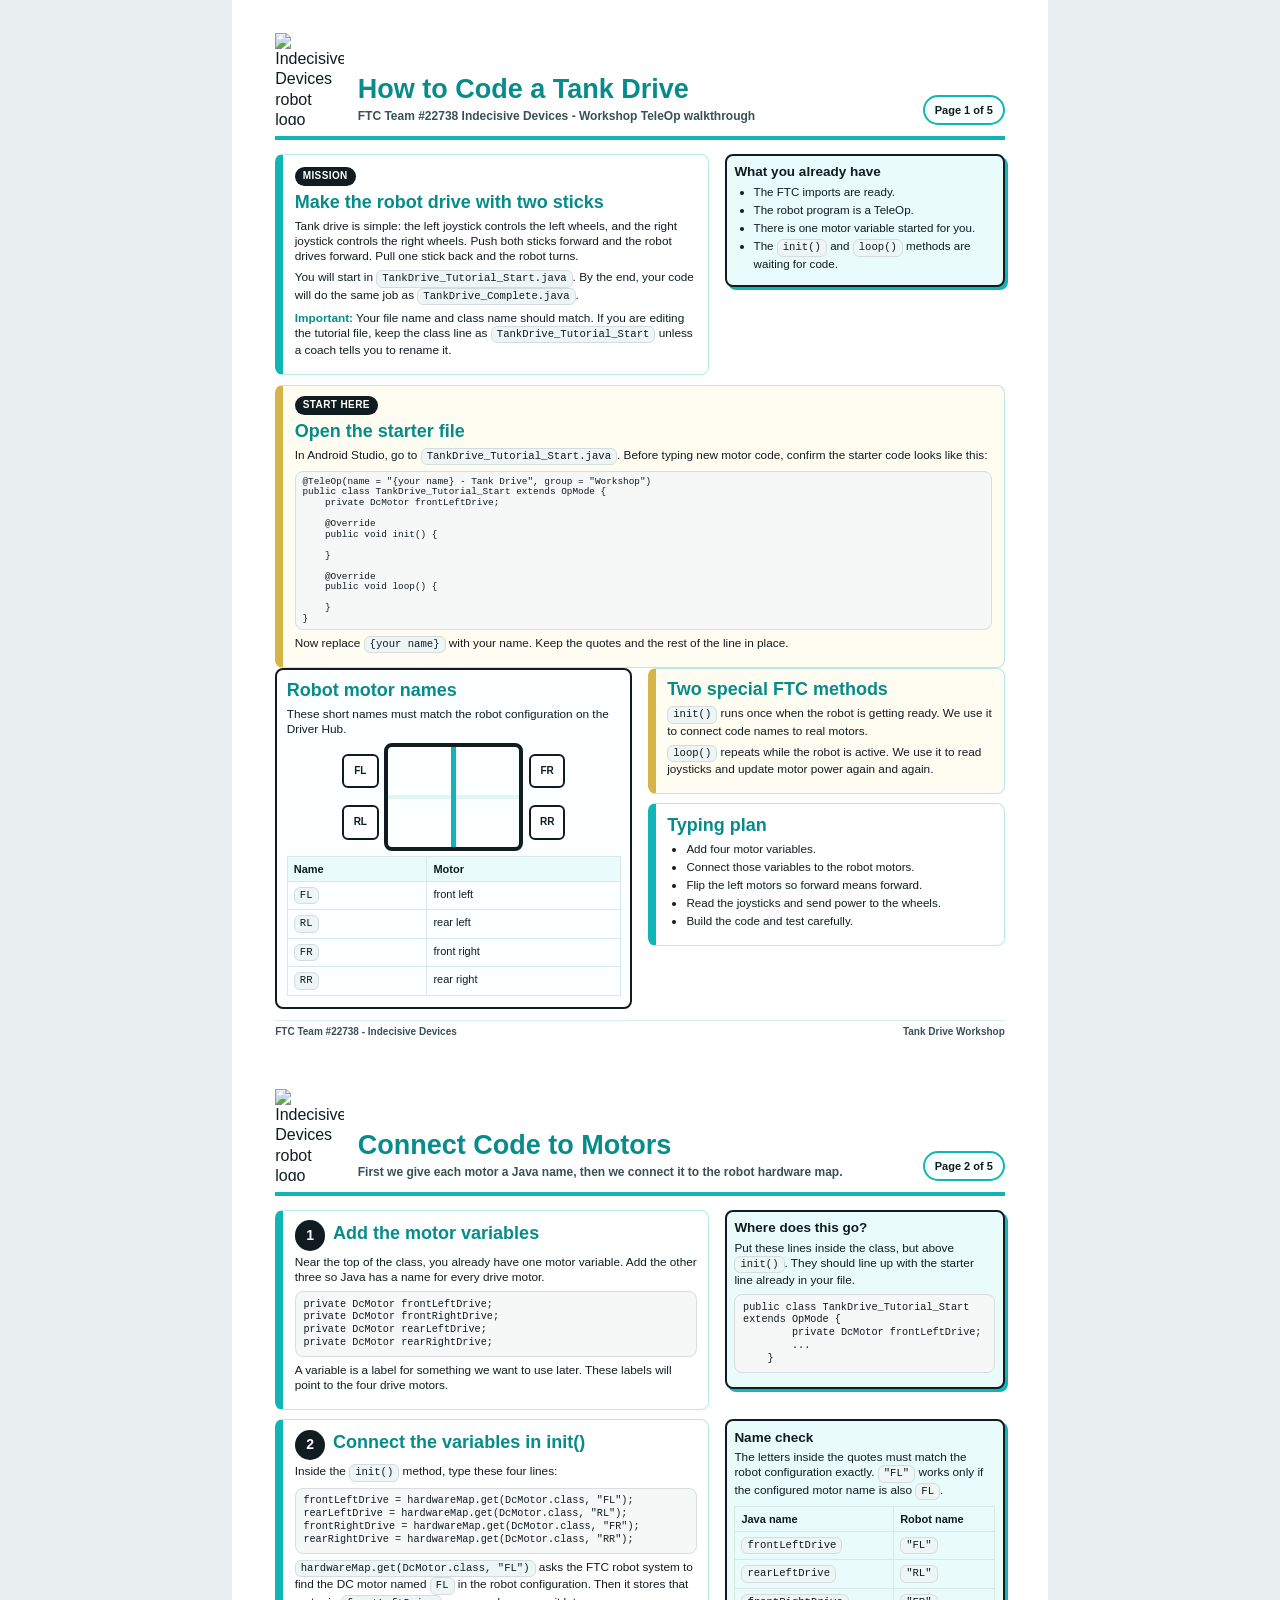
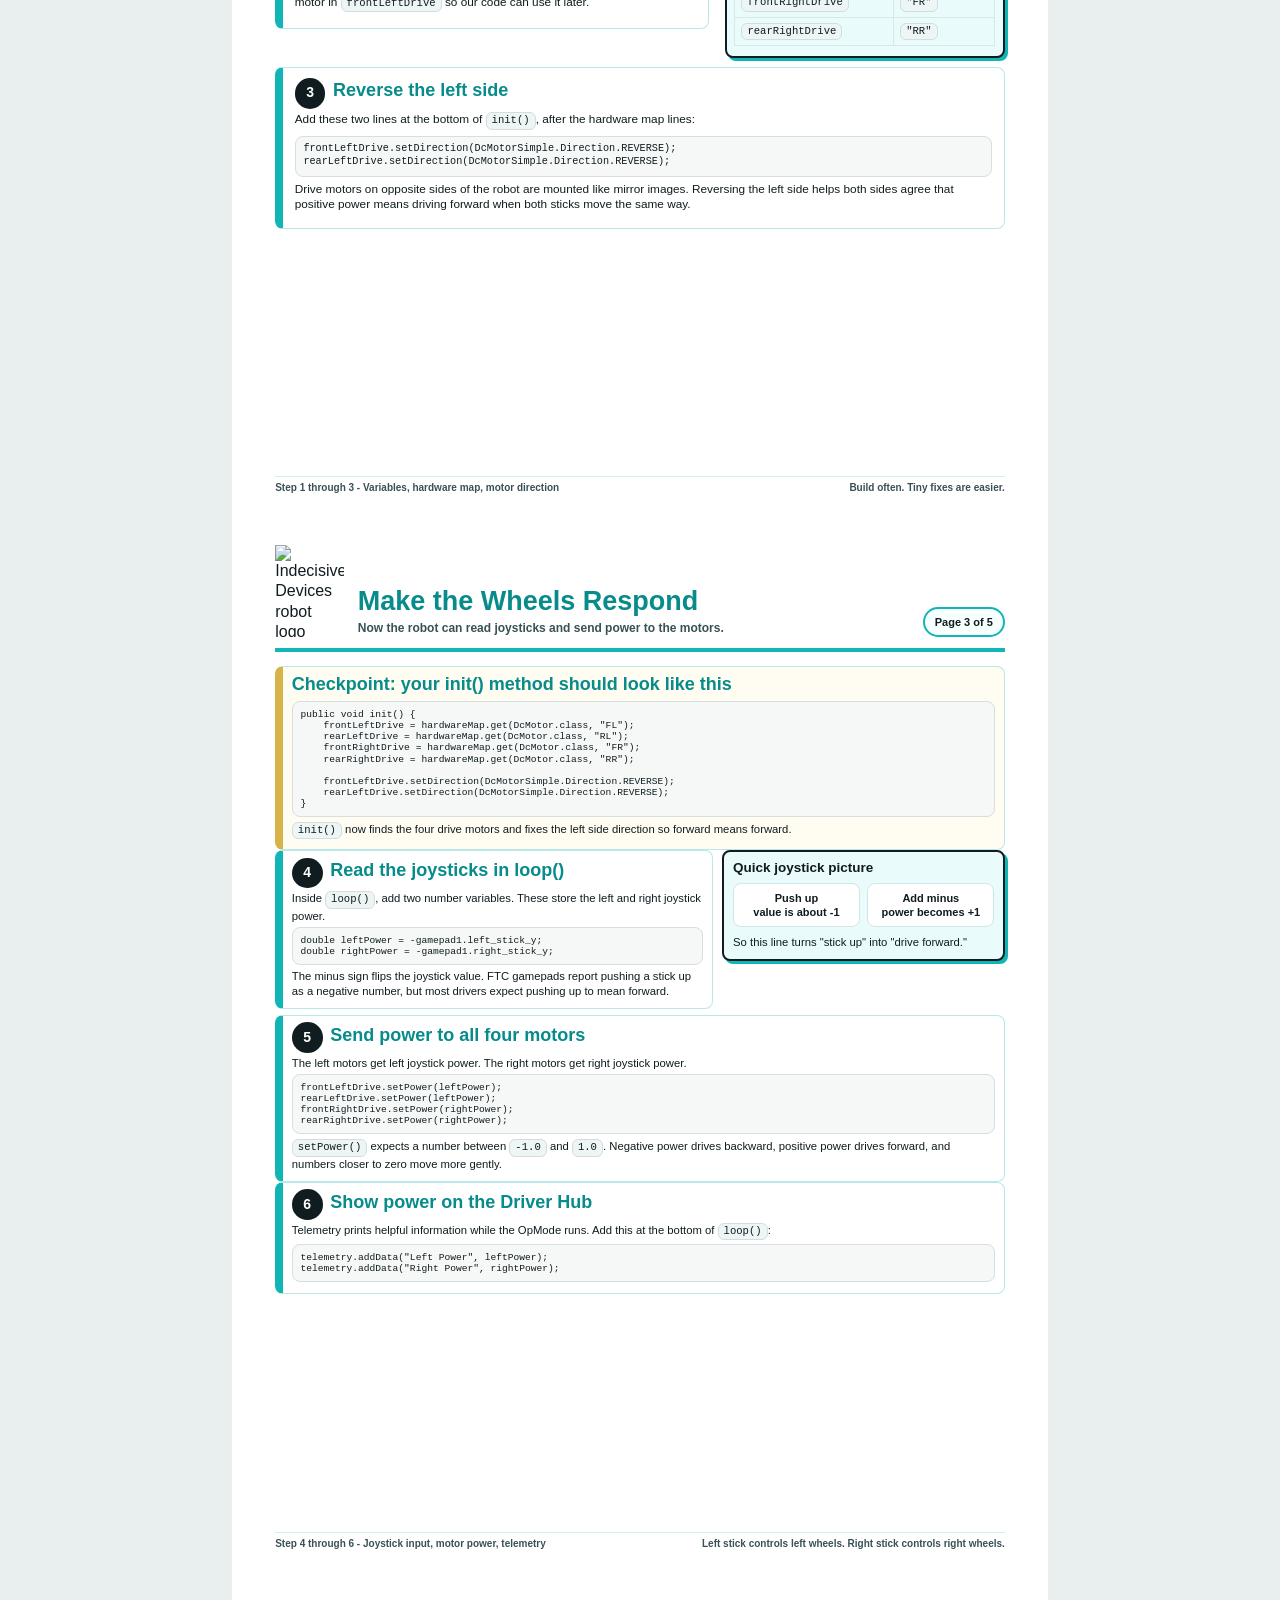
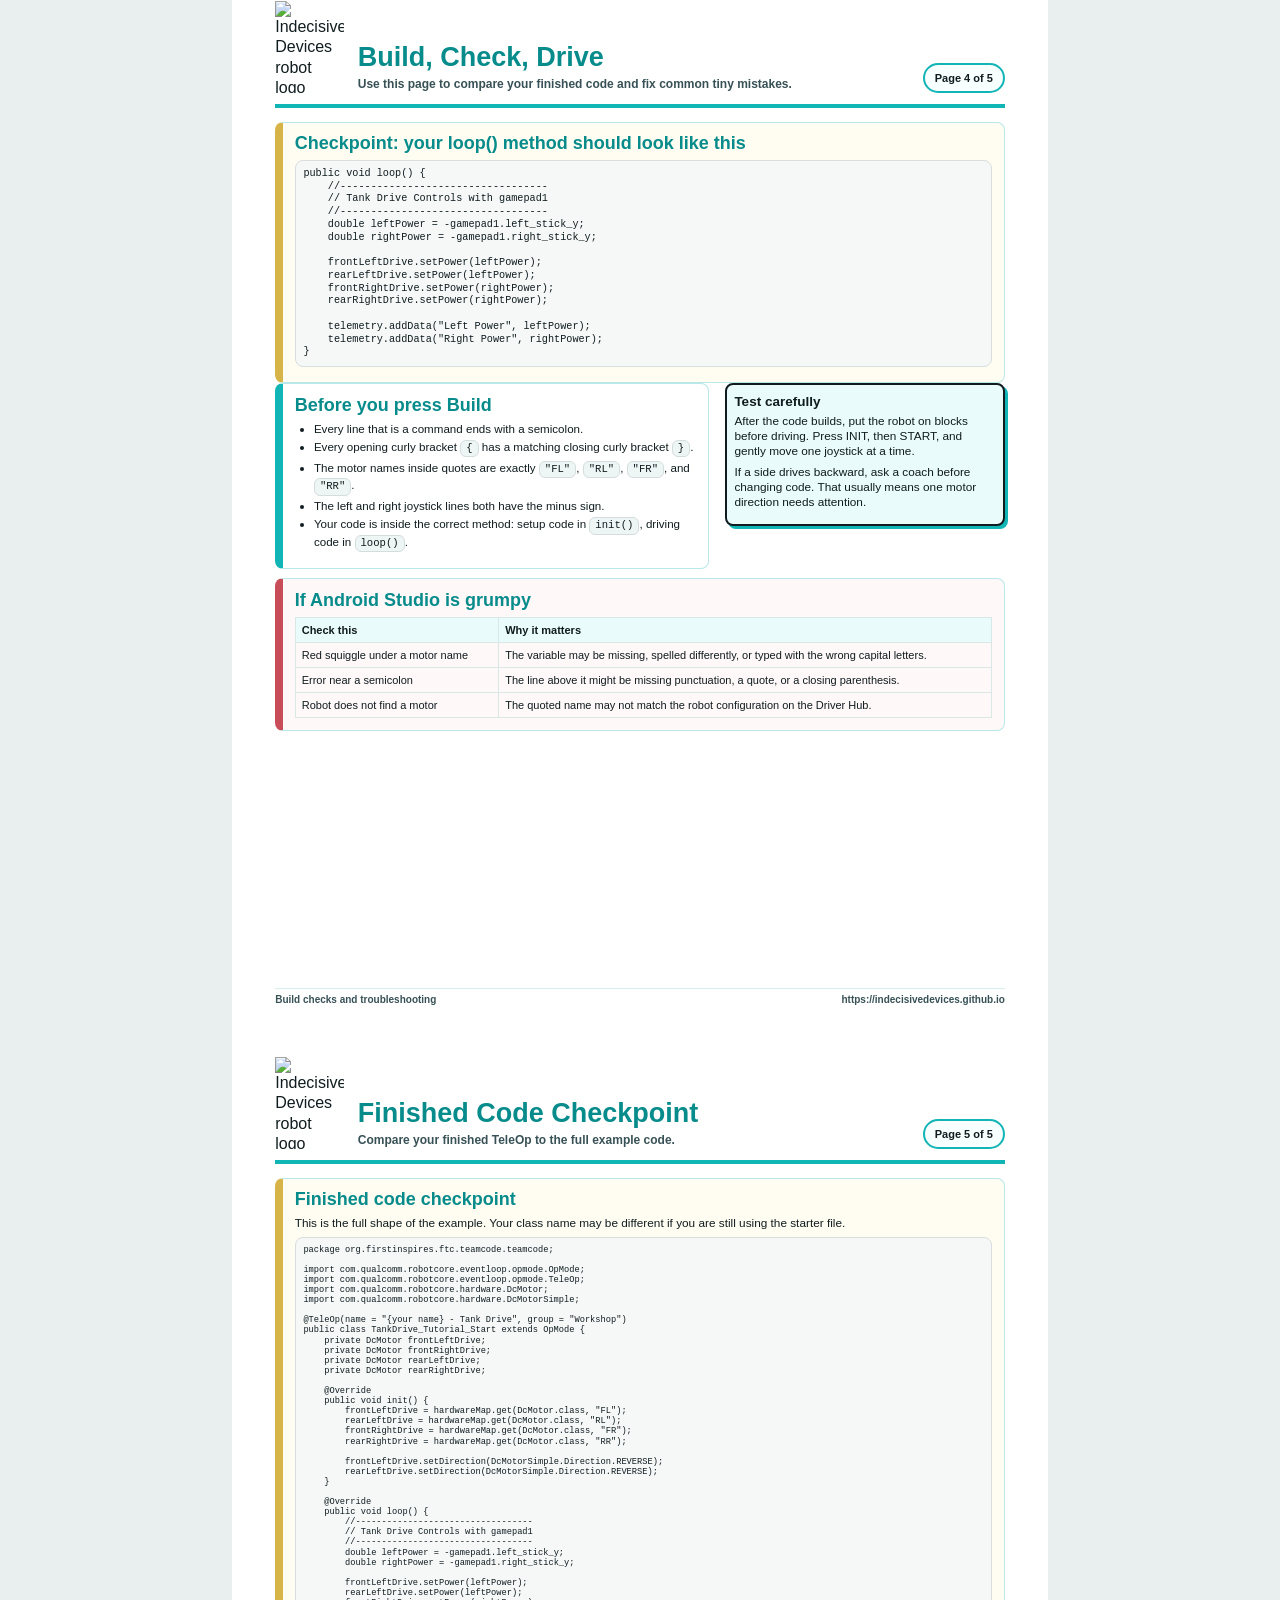
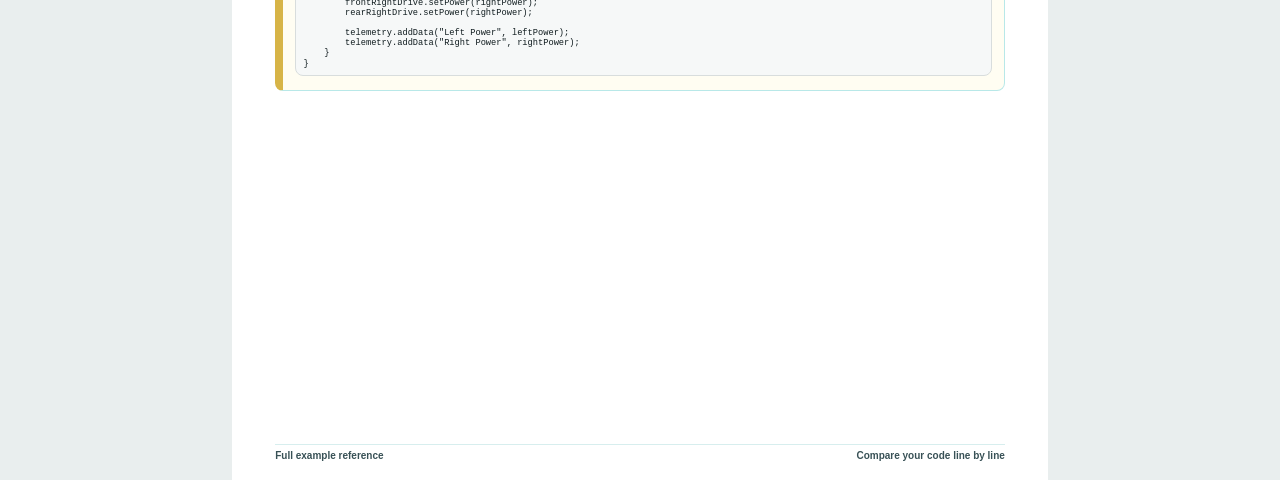
==== TeamCode/FTC-Workshop/tank-drive-coding-walkthrough.html @ 155d4043 "Add tank drive coding walkthrough HTML handout" ====
<!DOCTYPE html>
<html lang="en">
<head>
  <meta charset="UTF-8" />
  <meta name="viewport" content="width=device-width, initial-scale=1.0" />
  <title>How to Code a Tank Drive</title>
  <style>
    :root {
      --teal: #11b5b5;
      --teal-dark: #078b8b;
      --ink: #101c1f;
      --soft-ink: #385156;
      --paper: #ffffff;
      --panel: #eafbfb;
      --line: #b8e8e8;
      --code-bg: #f6f8f8;
      --gold: #d7b447;
      --red: #c94c59;
    }

    * { box-sizing: border-box; }

    body {
      margin: 0;
      background: #e9eeee;
      color: var(--ink);
      font-family: Arial, Helvetica, sans-serif;
      line-height: 1.28;
    }

    .handout {
      width: 8.5in;
      margin: 0 auto;
      background: var(--paper);
    }

    .page {
      width: 8.5in;
      min-height: 11in;
      padding: 0.34in 0.45in 0.36in;
      background: var(--paper);
      page-break-after: always;
      position: relative;
      overflow: hidden;
    }

    .page:last-child { page-break-after: auto; }

    header {
      border-bottom: 4px solid var(--teal);
      padding-bottom: 0.12in;
      margin-bottom: 0.14in;
      display: grid;
      grid-template-columns: auto 1fr auto;
      gap: 0.14in;
      align-items: end;
    }

    .logo {
      width: 0.72in;
      height: 0.96in;
      object-fit: contain;
      align-self: center;
    }

    h1 {
      margin: 0;
      color: var(--teal-dark);
      font-size: 27px;
      letter-spacing: 0;
    }

    .subtitle {
      margin-top: 3px;
      color: var(--soft-ink);
      font-size: 12px;
      font-weight: 700;
    }

    .badge {
      border: 2px solid var(--teal);
      color: var(--ink);
      border-radius: 999px;
      padding: 6px 10px;
      font-size: 11px;
      font-weight: 800;
      white-space: nowrap;
      background: #f7ffff;
    }

    h2 {
      margin: 0 0 0.05in;
      color: var(--teal-dark);
      font-size: 18px;
    }

    h3 {
      margin: 0 0 0.04in;
      font-size: 13.5px;
      color: var(--ink);
    }

    p {
      margin: 0 0 0.06in;
      font-size: 11.8px;
    }

    ul {
      margin: 0.04in 0 0.06in 0.20in;
      padding: 0;
      font-size: 11.6px;
    }

    li { margin-bottom: 0.035in; }

    .grid {
      display: grid;
      grid-template-columns: 1.55fr 1fr;
      gap: 0.16in;
      align-items: start;
      margin-bottom: 0.10in;
    }

    .grid.equal { grid-template-columns: 1fr 1fr; }

    .stack {
      display: flex;
      flex-direction: column;
      gap: 0.10in;
    }

    .card {
      border: 1.5px solid var(--line);
      border-left: 8px solid var(--teal);
      border-radius: 8px;
      padding: 0.10in 0.12in;
      background: #ffffff;
    }

    .card.gold {
      border-left-color: var(--gold);
      background: #fffdf2;
    }

    .card.red {
      border-left-color: var(--red);
      background: #fff8f9;
    }

    .note {
      border: 2px solid var(--ink);
      border-radius: 8px;
      padding: 0.08in;
      background: var(--panel);
      box-shadow: 3px 3px 0 var(--teal);
      font-size: 10.8px;
    }

    .label {
      display: inline-block;
      background: var(--ink);
      color: white;
      border-radius: 999px;
      padding: 3px 8px;
      font-size: 10px;
      font-weight: 800;
      letter-spacing: 0.4px;
      text-transform: uppercase;
      margin-bottom: 5px;
    }

    .step-title {
      display: grid;
      grid-template-columns: auto 1fr;
      gap: 0.08in;
      align-items: center;
      margin-bottom: 0.04in;
    }

    .step-number {
      width: 0.32in;
      height: 0.32in;
      border-radius: 50%;
      display: grid;
      place-items: center;
      background: var(--ink);
      color: white;
      font-size: 14px;
      font-weight: 800;
    }

    .code {
      background: var(--code-bg);
      border: 1px solid #d8dddd;
      border-radius: 8px;
      padding: 0.07in 0.08in;
      margin: 0.05in 0 0.06in;
      font-family: "Courier New", Courier, monospace;
      font-size: 10.2px;
      line-height: 1.25;
      white-space: pre-wrap;
      overflow-wrap: anywhere;
    }

    .code.tight {
      font-size: 8.7px;
      line-height: 1.16;
      margin-bottom: 0.04in;
    }

    .starter-card {
      padding-top: 0.08in;
      padding-bottom: 0.08in;
    }

    .starter-card .code {
      font-size: 9.4px;
      line-height: 1.12;
      padding: 0.05in 0.07in;
    }

    .page-drive .grid {
      gap: 0.10in;
      margin-bottom: 0.06in;
    }

    .page-drive .card,
    .page-drive .note {
      padding: 0.07in 0.09in;
    }

    .page-drive .code {
      font-size: 9.6px;
      line-height: 1.16;
      margin: 0.04in 0 0.05in;
    }

    .page-drive p {
      margin-bottom: 0.03in;
      font-size: 11.3px;
    }

    .page-drive .step-title {
      margin-bottom: 0.03in;
    }

    .page-drive .init-checkpoint .code {
      font-size: 8.2px;
      line-height: 1.08;
      margin-bottom: 0.03in;
    }

    .pill {
      display: inline-block;
      font-family: "Courier New", Courier, monospace;
      background: #eef5f5;
      border: 1px solid #d4dddd;
      border-radius: 6px;
      padding: 1px 5px;
      font-size: 10.6px;
    }

    .mark {
      color: var(--teal-dark);
      font-weight: 800;
    }

    .robot-map {
      border: 2px solid var(--ink);
      border-radius: 8px;
      padding: 0.10in;
      background: #fbffff;
    }

    .robot-box {
      margin: 0.04in auto;
      width: 1.45in;
      height: 1.12in;
      border: 4px solid var(--ink);
      border-radius: 8px;
      position: relative;
      background:
        linear-gradient(90deg, transparent 48%, var(--teal) 48%, var(--teal) 52%, transparent 52%),
        linear-gradient(0deg, transparent 48%, #e1f5f5 48%, #e1f5f5 52%, transparent 52%);
    }

    .wheel {
      position: absolute;
      width: 0.38in;
      height: 0.36in;
      border: 2px solid var(--ink);
      border-radius: 6px;
      background: #ffffff;
      display: grid;
      place-items: center;
      font-size: 10px;
      font-weight: 800;
    }

    .fl { left: -0.48in; top: 0.07in; }
    .rl { left: -0.48in; bottom: 0.07in; }
    .fr { right: -0.48in; top: 0.07in; }
    .rr { right: -0.48in; bottom: 0.07in; }

    .arrow-row {
      display: grid;
      grid-template-columns: 1fr 1fr;
      gap: 0.08in;
      margin-top: 0.08in;
    }

    .arrow-card {
      border: 1px solid #cfe7e7;
      border-radius: 8px;
      padding: 0.07in;
      text-align: center;
      font-size: 11px;
      font-weight: 800;
      background: #ffffff;
    }

    table {
      width: 100%;
      border-collapse: collapse;
      font-size: 11px;
      margin: 0.05in 0 0.02in;
    }

    th,
    td {
      border: 1px solid #d9e7e7;
      padding: 5px 6px;
      vertical-align: top;
    }

    th {
      background: var(--panel);
      text-align: left;
      color: var(--ink);
    }

    .footer {
      position: absolute;
      left: 0.45in;
      right: 0.45in;
      bottom: 0.18in;
      display: flex;
      justify-content: space-between;
      border-top: 1px solid #d7eeee;
      padding-top: 0.05in;
      font-size: 10px;
      color: var(--soft-ink);
      font-weight: 700;
    }

    @page {
      size: Letter;
      margin: 0;
    }

    @media print {
      body {
        background: white;
        -webkit-print-color-adjust: exact;
        print-color-adjust: exact;
      }

      .handout { width: auto; }

      .page {
        margin: 0;
        box-shadow: none;
      }
    }
  </style>
</head>
<body>
  <main class="handout">
    <section class="page">
      <header>
        <img class="logo" src="indecisive-devices-logo.png" alt="Indecisive Devices robot logo" />
        <div>
          <h1>How to Code a Tank Drive</h1>
          <div class="subtitle">FTC Team #22738 Indecisive Devices - Workshop TeleOp walkthrough</div>
        </div>
        <div class="badge">Page 1 of 5</div>
      </header>

      <div class="grid">
        <div class="card">
          <span class="label">Mission</span>
          <h2>Make the robot drive with two sticks</h2>
          <p>Tank drive is simple: the left joystick controls the left wheels, and the right joystick controls the right wheels. Push both sticks forward and the robot drives forward. Pull one stick back and the robot turns.</p>
          <p>You will start in <span class="pill">TankDrive_Tutorial_Start.java</span>. By the end, your code will do the same job as <span class="pill">TankDrive_Complete.java</span>.</p>
          <p><span class="mark">Important:</span> Your file name and class name should match. If you are editing the tutorial file, keep the class line as <span class="pill">TankDrive_Tutorial_Start</span> unless a coach tells you to rename it.</p>
        </div>

        <aside class="note">
          <h3>What you already have</h3>
          <ul>
            <li>The FTC imports are ready.</li>
            <li>The robot program is a TeleOp.</li>
            <li>There is one motor variable started for you.</li>
            <li>The <span class="pill">init()</span> and <span class="pill">loop()</span> methods are waiting for code.</li>
          </ul>
        </aside>
      </div>

      <div class="card gold starter-card">
        <span class="label">Start here</span>
        <h2>Open the starter file</h2>
        <p>In Android Studio, go to <span class="pill">TankDrive_Tutorial_Start.java</span>. Before typing new motor code, confirm the starter code looks like this:</p>
        <div class="code">@TeleOp(name = "{your name} - Tank Drive", group = "Workshop")
public class TankDrive_Tutorial_Start extends OpMode {
    private DcMotor frontLeftDrive;

    @Override
    public void init() {

    }

    @Override
    public void loop() {

    }
}</div>
        <p>Now replace <span class="pill">{your name}</span> with your name. Keep the quotes and the rest of the line in place.</p>
      </div>

      <div class="grid equal">
        <div class="robot-map">
          <h2>Robot motor names</h2>
          <p>These short names must match the robot configuration on the Driver Hub.</p>
          <div class="robot-box" aria-label="Robot motor diagram">
            <div class="wheel fl">FL</div>
            <div class="wheel rl">RL</div>
            <div class="wheel fr">FR</div>
            <div class="wheel rr">RR</div>
          </div>
          <table>
            <thead>
              <tr>
                <th>Name</th>
                <th>Motor</th>
              </tr>
            </thead>
            <tbody>
              <tr><td><span class="pill">FL</span></td><td>front left</td></tr>
              <tr><td><span class="pill">RL</span></td><td>rear left</td></tr>
              <tr><td><span class="pill">FR</span></td><td>front right</td></tr>
              <tr><td><span class="pill">RR</span></td><td>rear right</td></tr>
            </tbody>
          </table>
        </div>

        <div class="stack">
          <div class="card gold">
            <h2>Two special FTC methods</h2>
            <p><span class="pill">init()</span> runs once when the robot is getting ready. We use it to connect code names to real motors.</p>
            <p><span class="pill">loop()</span> repeats while the robot is active. We use it to read joysticks and update motor power again and again.</p>
          </div>

          <div class="card">
            <h2>Typing plan</h2>
            <ul>
              <li>Add four motor variables.</li>
              <li>Connect those variables to the robot motors.</li>
              <li>Flip the left motors so forward means forward.</li>
              <li>Read the joysticks and send power to the wheels.</li>
              <li>Build the code and test carefully.</li>
            </ul>
          </div>
        </div>
      </div>

      <div class="footer">
        <span>FTC Team #22738 - Indecisive Devices</span>
        <span>Tank Drive Workshop</span>
      </div>
    </section>

    <section class="page">
      <header>
        <img class="logo" src="indecisive-devices-logo.png" alt="Indecisive Devices robot logo" />
        <div>
          <h1>Connect Code to Motors</h1>
          <div class="subtitle">First we give each motor a Java name, then we connect it to the robot hardware map.</div>
        </div>
        <div class="badge">Page 2 of 5</div>
      </header>

      <div class="grid">
        <div class="card">
          <div class="step-title">
            <div class="step-number">1</div>
            <h2>Add the motor variables</h2>
          </div>
          <p>Near the top of the class, you already have one motor variable. Add the other three so Java has a name for every drive motor.</p>
          <div class="code">private DcMotor frontLeftDrive;
private DcMotor frontRightDrive;
private DcMotor rearLeftDrive;
private DcMotor rearRightDrive;</div>
          <p>A variable is a label for something we want to use later. These labels will point to the four drive motors.</p>
        </div>

        <div>
            <aside class="note">
            <h3>Where does this go?</h3>
            <p>Put these lines inside the class, but above <span class="pill">init()</span>. They should line up with the starter line already in your file.</p>
            <div class="code">public class TankDrive_Tutorial_Start extends OpMode {
        private DcMotor frontLeftDrive;
        ...
    }</div>
            </aside>
            
        </div>
      </div>

      <div class="grid">
        <div class="card">
          <div class="step-title">
            <div class="step-number">2</div>
            <h2>Connect the variables in init()</h2>
          </div>
          <p>Inside the <span class="pill">init()</span> method, type these four lines:</p>
          <div class="code">frontLeftDrive = hardwareMap.get(DcMotor.class, "FL");
rearLeftDrive = hardwareMap.get(DcMotor.class, "RL");
frontRightDrive = hardwareMap.get(DcMotor.class, "FR");
rearRightDrive = hardwareMap.get(DcMotor.class, "RR");</div>
          <p><span class="pill">hardwareMap.get(DcMotor.class, "FL")</span> asks the FTC robot system to find the DC motor named <span class="pill">FL</span> in the robot configuration. Then it stores that motor in <span class="pill">frontLeftDrive</span> so our code can use it later.</p>
        </div>

        <aside class="note">
          <h3>Name check</h3>
          <p>The letters inside the quotes must match the robot configuration exactly. <span class="pill">"FL"</span> works only if the configured motor name is also <span class="pill">FL</span>.</p>
          <table>
            <thead>
              <tr><th>Java name</th><th>Robot name</th></tr>
            </thead>
            <tbody>
              <tr><td><span class="pill">frontLeftDrive</span></td><td><span class="pill">"FL"</span></td></tr>
              <tr><td><span class="pill">rearLeftDrive</span></td><td><span class="pill">"RL"</span></td></tr>
              <tr><td><span class="pill">frontRightDrive</span></td><td><span class="pill">"FR"</span></td></tr>
              <tr><td><span class="pill">rearRightDrive</span></td><td><span class="pill">"RR"</span></td></tr>
            </tbody>
          </table>
        </aside>
      </div>

      <div class="card">
        <div class="step-title">
          <div class="step-number">3</div>
          <h2>Reverse the left side</h2>
        </div>
        <p>Add these two lines at the bottom of <span class="pill">init()</span>, after the hardware map lines:</p>
        <div class="code">frontLeftDrive.setDirection(DcMotorSimple.Direction.REVERSE);
rearLeftDrive.setDirection(DcMotorSimple.Direction.REVERSE);</div>
        <p>Drive motors on opposite sides of the robot are mounted like mirror images. Reversing the left side helps both sides agree that positive power means driving forward when both sticks move the same way.</p>
      </div>

      <div class="footer">
        <span>Step 1 through 3 - Variables, hardware map, motor direction</span>
        <span>Build often. Tiny fixes are easier.</span>
      </div>
    </section>

    <section class="page page-drive">
      <header>
        <img class="logo" src="indecisive-devices-logo.png" alt="Indecisive Devices robot logo" />
        <div>
          <h1>Make the Wheels Respond</h1>
          <div class="subtitle">Now the robot can read joysticks and send power to the motors.</div>
        </div>
        <div class="badge">Page 3 of 5</div>
      </header>

      <div class="card gold">
        <h2>Checkpoint: your init() method should look like this</h2>
        <div class="code">public void init() {
    frontLeftDrive = hardwareMap.get(DcMotor.class, "FL");
    rearLeftDrive = hardwareMap.get(DcMotor.class, "RL");
    frontRightDrive = hardwareMap.get(DcMotor.class, "FR");
    rearRightDrive = hardwareMap.get(DcMotor.class, "RR");

    frontLeftDrive.setDirection(DcMotorSimple.Direction.REVERSE);
    rearLeftDrive.setDirection(DcMotorSimple.Direction.REVERSE);
}</div>
        <p><span class="pill">init()</span> now finds the four drive motors and fixes the left side direction so forward means forward.</p>
      </div>

      <div class="grid">
        <div class="card">
          <div class="step-title">
            <div class="step-number">4</div>
            <h2>Read the joysticks in loop()</h2>
          </div>
          <p>Inside <span class="pill">loop()</span>, add two number variables. These store the left and right joystick power.</p>
          <div class="code">double leftPower = -gamepad1.left_stick_y;
double rightPower = -gamepad1.right_stick_y;</div>
          <p>The minus sign flips the joystick value. FTC gamepads report pushing a stick up as a negative number, but most drivers expect pushing up to mean forward.</p>
        </div>

        <aside class="note">
          <h3>Quick joystick picture</h3>
          <div class="arrow-row">
            <div class="arrow-card">Push up<br />value is about -1</div>
            <div class="arrow-card">Add minus<br />power becomes +1</div>
          </div>
          <p style="margin-top: 0.08in;">So this line turns "stick up" into "drive forward."</p>
        </aside>
      </div>

      <div class="card">
        <div class="step-title">
          <div class="step-number">5</div>
          <h2>Send power to all four motors</h2>
        </div>
        <p>The left motors get left joystick power. The right motors get right joystick power.</p>
        <div class="code">frontLeftDrive.setPower(leftPower);
rearLeftDrive.setPower(leftPower);
frontRightDrive.setPower(rightPower);
rearRightDrive.setPower(rightPower);</div>
        <p><span class="pill">setPower()</span> expects a number between <span class="pill">-1.0</span> and <span class="pill">1.0</span>. Negative power drives backward, positive power drives forward, and numbers closer to zero move more gently.</p>
      </div>

      <div class="card">
        <div class="step-title">
          <div class="step-number">6</div>
          <h2>Show power on the Driver Hub</h2>
        </div>
        <p>Telemetry prints helpful information while the OpMode runs. Add this at the bottom of <span class="pill">loop()</span>:</p>
        <div class="code">telemetry.addData("Left Power", leftPower);
telemetry.addData("Right Power", rightPower);</div>
      </div>

      <div class="footer">
        <span>Step 4 through 6 - Joystick input, motor power, telemetry</span>
        <span>Left stick controls left wheels. Right stick controls right wheels.</span>
      </div>
    </section>

    <section class="page">
      <header>
        <img class="logo" src="indecisive-devices-logo.png" alt="Indecisive Devices robot logo" />
        <div>
          <h1>Build, Check, Drive</h1>
          <div class="subtitle">Use this page to compare your finished code and fix common tiny mistakes.</div>
        </div>
        <div class="badge">Page 4 of 5</div>
      </header>

      <div class="card gold">
        <h2>Checkpoint: your loop() method should look like this</h2>
        <div class="code">public void loop() {
    //----------------------------------
    // Tank Drive Controls with gamepad1
    //----------------------------------
    double leftPower = -gamepad1.left_stick_y;
    double rightPower = -gamepad1.right_stick_y;

    frontLeftDrive.setPower(leftPower);
    rearLeftDrive.setPower(leftPower);
    frontRightDrive.setPower(rightPower);
    rearRightDrive.setPower(rightPower);

    telemetry.addData("Left Power", leftPower);
    telemetry.addData("Right Power", rightPower);
}</div>
      </div>

      <div class="grid">
        <div class="card">
          <h2>Before you press Build</h2>
          <ul>
            <li>Every line that is a command ends with a semicolon.</li>
            <li>Every opening curly bracket <span class="pill">{</span> has a matching closing curly bracket <span class="pill">}</span>.</li>
            <li>The motor names inside quotes are exactly <span class="pill">"FL"</span>, <span class="pill">"RL"</span>, <span class="pill">"FR"</span>, and <span class="pill">"RR"</span>.</li>
            <li>The left and right joystick lines both have the minus sign.</li>
            <li>Your code is inside the correct method: setup code in <span class="pill">init()</span>, driving code in <span class="pill">loop()</span>.</li>
          </ul>
        </div>

        <aside class="note">
          <h3>Test carefully</h3>
          <p>After the code builds, put the robot on blocks before driving. Press INIT, then START, and gently move one joystick at a time.</p>
          <p>If a side drives backward, ask a coach before changing code. That usually means one motor direction needs attention.</p>
        </aside>
      </div>

      <div class="card red">
        <h2>If Android Studio is grumpy</h2>
        <table>
          <thead>
            <tr>
              <th>Check this</th>
              <th>Why it matters</th>
            </tr>
          </thead>
          <tbody>
            <tr>
              <td>Red squiggle under a motor name</td>
              <td>The variable may be missing, spelled differently, or typed with the wrong capital letters.</td>
            </tr>
            <tr>
              <td>Error near a semicolon</td>
              <td>The line above it might be missing punctuation, a quote, or a closing parenthesis.</td>
            </tr>
            <tr>
              <td>Robot does not find a motor</td>
              <td>The quoted name may not match the robot configuration on the Driver Hub.</td>
            </tr>
          </tbody>
        </table>
      </div>

      <div class="footer">
        <span>Build checks and troubleshooting</span>
        <span>https://indecisivedevices.github.io</span>
      </div>
    </section>

    <section class="page">
      <header>
        <img class="logo" src="indecisive-devices-logo.png" alt="Indecisive Devices robot logo" />
        <div>
          <h1>Finished Code Checkpoint</h1>
          <div class="subtitle">Compare your finished TeleOp to the full example code.</div>
        </div>
        <div class="badge">Page 5 of 5</div>
      </header>

      <div class="card gold">
        <h2>Finished code checkpoint</h2>
        <p>This is the full shape of the example. Your class name may be different if you are still using the starter file.</p>
        <div class="code tight">package org.firstinspires.ftc.teamcode.teamcode;

import com.qualcomm.robotcore.eventloop.opmode.OpMode;
import com.qualcomm.robotcore.eventloop.opmode.TeleOp;
import com.qualcomm.robotcore.hardware.DcMotor;
import com.qualcomm.robotcore.hardware.DcMotorSimple;

@TeleOp(name = "{your name} - Tank Drive", group = "Workshop")
public class TankDrive_Tutorial_Start extends OpMode {
    private DcMotor frontLeftDrive;
    private DcMotor frontRightDrive;
    private DcMotor rearLeftDrive;
    private DcMotor rearRightDrive;

    @Override
    public void init() {
        frontLeftDrive = hardwareMap.get(DcMotor.class, "FL");
        rearLeftDrive = hardwareMap.get(DcMotor.class, "RL");
        frontRightDrive = hardwareMap.get(DcMotor.class, "FR");
        rearRightDrive = hardwareMap.get(DcMotor.class, "RR");

        frontLeftDrive.setDirection(DcMotorSimple.Direction.REVERSE);
        rearLeftDrive.setDirection(DcMotorSimple.Direction.REVERSE);
    }

    @Override
    public void loop() {
        //----------------------------------
        // Tank Drive Controls with gamepad1
        //----------------------------------
        double leftPower = -gamepad1.left_stick_y;
        double rightPower = -gamepad1.right_stick_y;

        frontLeftDrive.setPower(leftPower);
        rearLeftDrive.setPower(leftPower);
        frontRightDrive.setPower(rightPower);
        rearRightDrive.setPower(rightPower);

        telemetry.addData("Left Power", leftPower);
        telemetry.addData("Right Power", rightPower);
    }
}</div>
      </div>

      <div class="footer">
        <span>Full example reference</span>
        <span>Compare your code line by line</span>
      </div>
    </section>
  </main>
</body>
</html>
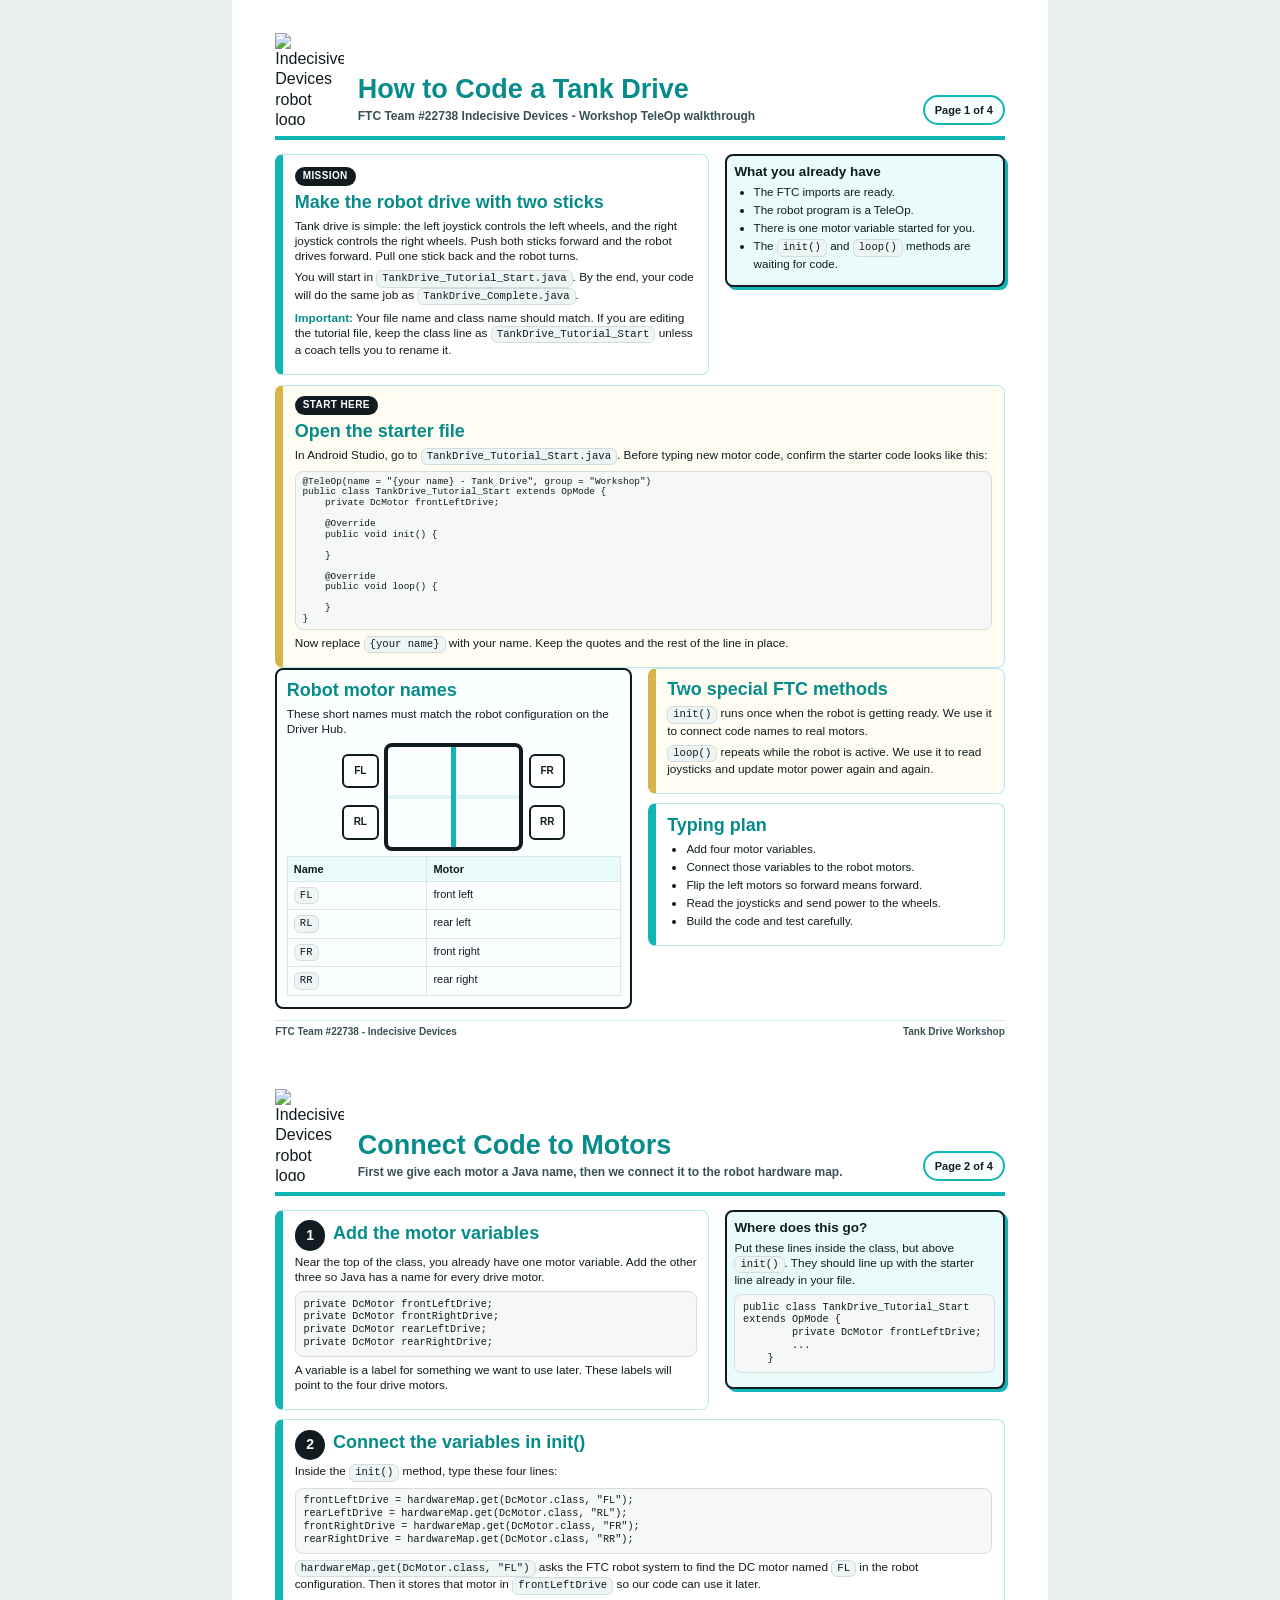
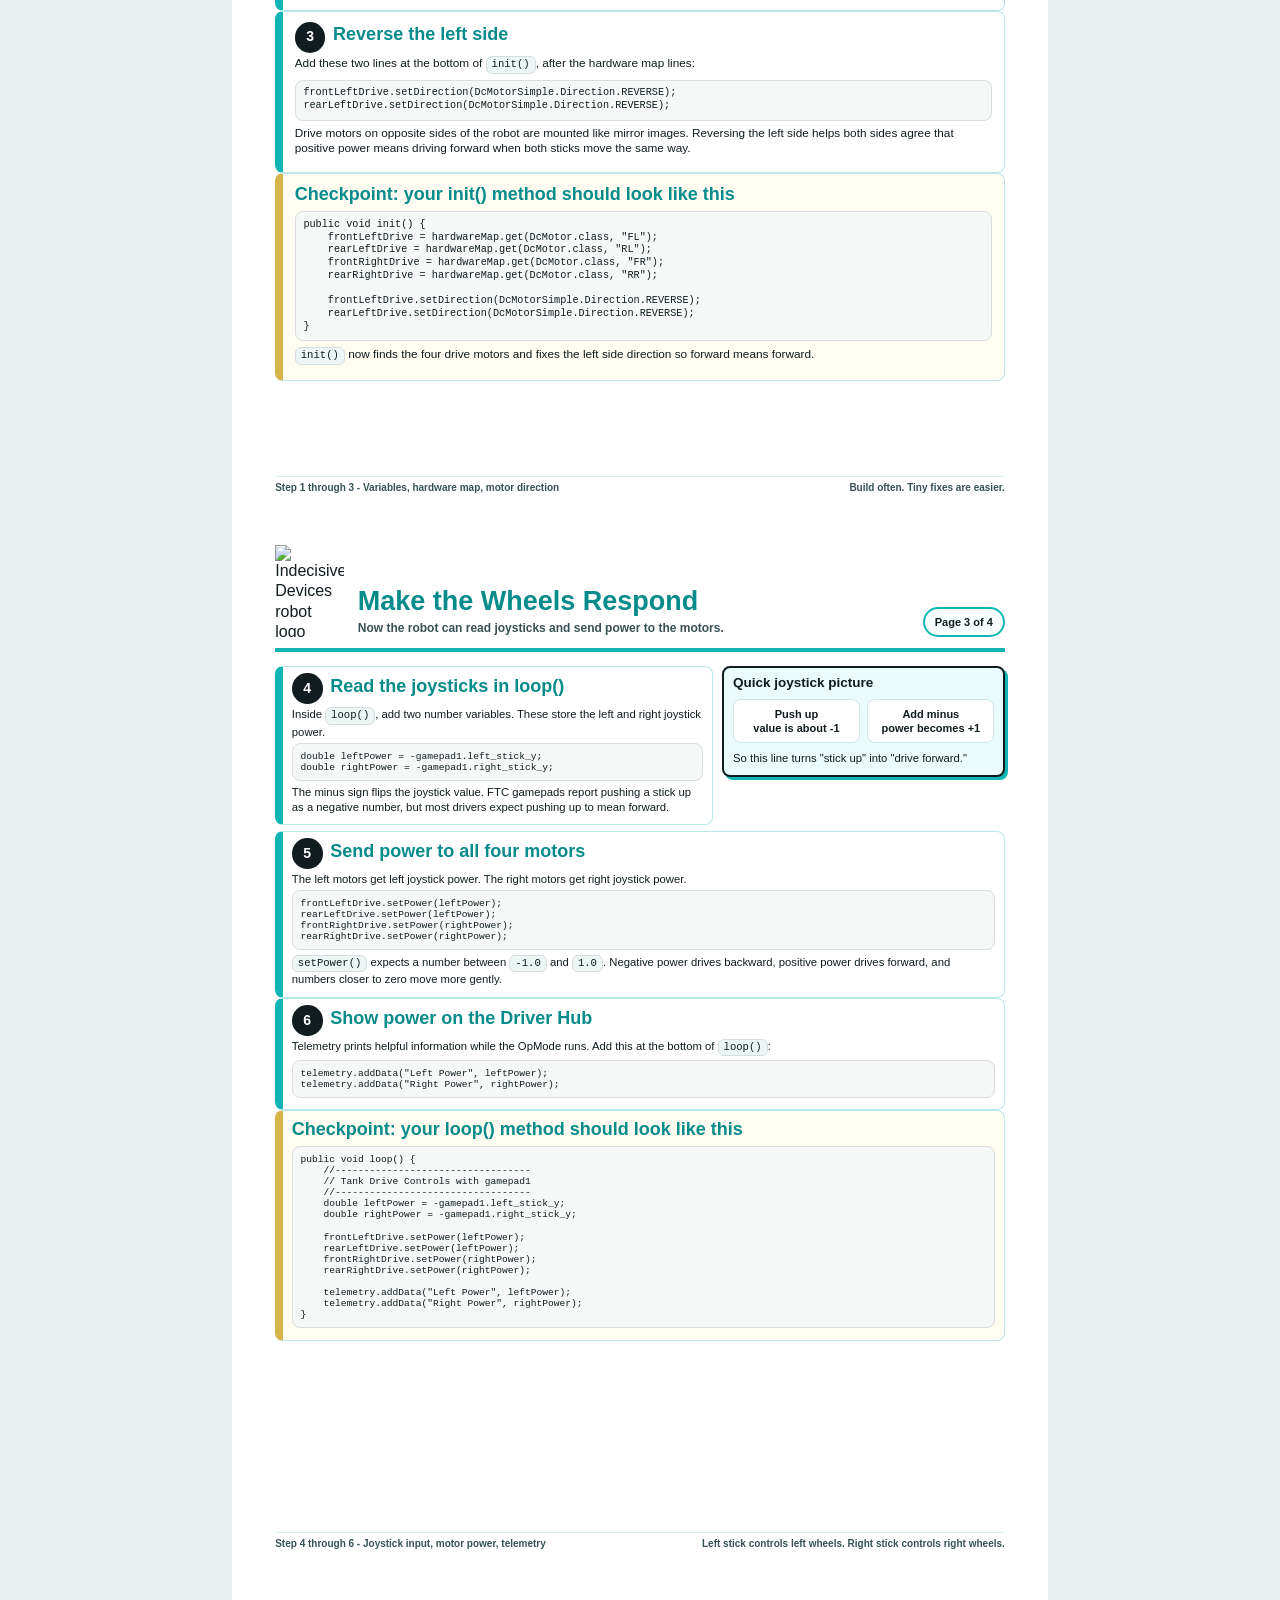
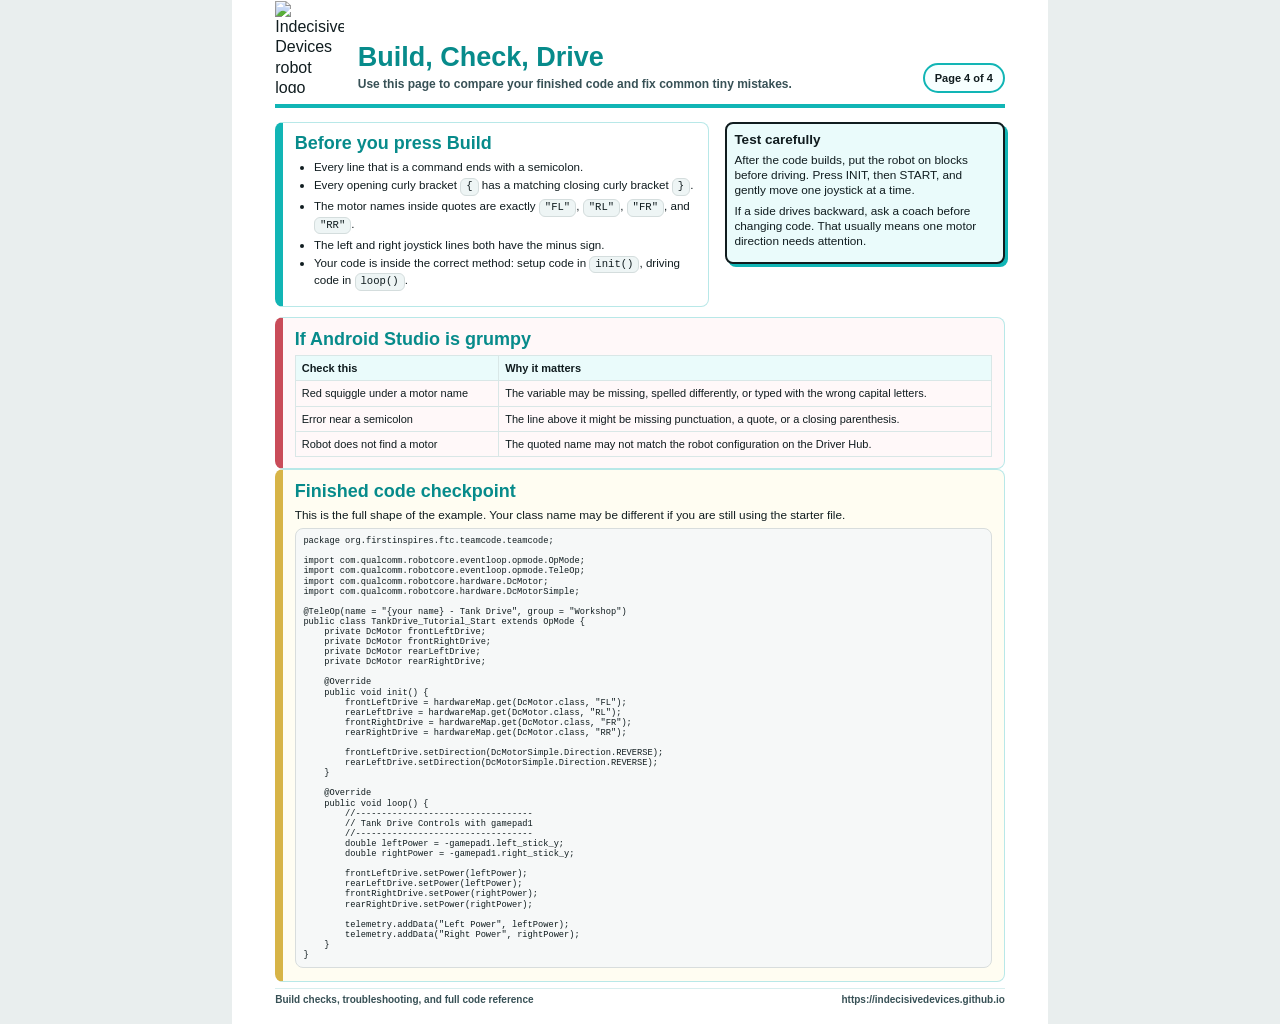
==== commit 1c3f3c12: "Update tank drive tutorial to reflect correct page counts and improve clarity in code examples" ====
--- a/TeamCode/FTC-Workshop/tank-drive-coding-walkthrough.html
+++ b/TeamCode/FTC-Workshop/tank-drive-coding-walkthrough.html
@@ -383,7 +383,7 @@
           <h1>How to Code a Tank Drive</h1>
           <div class="subtitle">FTC Team #22738 Indecisive Devices - Workshop TeleOp walkthrough</div>
         </div>
-        <div class="badge">Page 1 of 5</div>
+        <div class="badge">Page 1 of 4</div>
       </header>
 
       <div class="grid">
@@ -486,7 +486,7 @@
           <h1>Connect Code to Motors</h1>
           <div class="subtitle">First we give each motor a Java name, then we connect it to the robot hardware map.</div>
         </div>
-        <div class="badge">Page 2 of 5</div>
+        <div class="badge">Page 2 of 4</div>
       </header>
 
       <div class="grid">
@@ -516,35 +516,17 @@
         </div>
       </div>
 
-      <div class="grid">
-        <div class="card">
-          <div class="step-title">
-            <div class="step-number">2</div>
-            <h2>Connect the variables in init()</h2>
-          </div>
-          <p>Inside the <span class="pill">init()</span> method, type these four lines:</p>
-          <div class="code">frontLeftDrive = hardwareMap.get(DcMotor.class, "FL");
+      <div class="card">
+        <div class="step-title">
+          <div class="step-number">2</div>
+          <h2>Connect the variables in init()</h2>
+        </div>
+        <p>Inside the <span class="pill">init()</span> method, type these four lines:</p>
+        <div class="code">frontLeftDrive = hardwareMap.get(DcMotor.class, "FL");
 rearLeftDrive = hardwareMap.get(DcMotor.class, "RL");
 frontRightDrive = hardwareMap.get(DcMotor.class, "FR");
 rearRightDrive = hardwareMap.get(DcMotor.class, "RR");</div>
-          <p><span class="pill">hardwareMap.get(DcMotor.class, "FL")</span> asks the FTC robot system to find the DC motor named <span class="pill">FL</span> in the robot configuration. Then it stores that motor in <span class="pill">frontLeftDrive</span> so our code can use it later.</p>
-        </div>
-
-        <aside class="note">
-          <h3>Name check</h3>
-          <p>The letters inside the quotes must match the robot configuration exactly. <span class="pill">"FL"</span> works only if the configured motor name is also <span class="pill">FL</span>.</p>
-          <table>
-            <thead>
-              <tr><th>Java name</th><th>Robot name</th></tr>
-            </thead>
-            <tbody>
-              <tr><td><span class="pill">frontLeftDrive</span></td><td><span class="pill">"FL"</span></td></tr>
-              <tr><td><span class="pill">rearLeftDrive</span></td><td><span class="pill">"RL"</span></td></tr>
-              <tr><td><span class="pill">frontRightDrive</span></td><td><span class="pill">"FR"</span></td></tr>
-              <tr><td><span class="pill">rearRightDrive</span></td><td><span class="pill">"RR"</span></td></tr>
-            </tbody>
-          </table>
-        </aside>
+        <p><span class="pill">hardwareMap.get(DcMotor.class, "FL")</span> asks the FTC robot system to find the DC motor named <span class="pill">FL</span> in the robot configuration. Then it stores that motor in <span class="pill">frontLeftDrive</span> so our code can use it later.</p>
       </div>
 
       <div class="card">
@@ -557,22 +539,6 @@
 rearLeftDrive.setDirection(DcMotorSimple.Direction.REVERSE);</div>
         <p>Drive motors on opposite sides of the robot are mounted like mirror images. Reversing the left side helps both sides agree that positive power means driving forward when both sticks move the same way.</p>
       </div>
-
-      <div class="footer">
-        <span>Step 1 through 3 - Variables, hardware map, motor direction</span>
-        <span>Build often. Tiny fixes are easier.</span>
-      </div>
-    </section>
-
-    <section class="page page-drive">
-      <header>
-        <img class="logo" src="indecisive-devices-logo.png" alt="Indecisive Devices robot logo" />
-        <div>
-          <h1>Make the Wheels Respond</h1>
-          <div class="subtitle">Now the robot can read joysticks and send power to the motors.</div>
-        </div>
-        <div class="badge">Page 3 of 5</div>
-      </header>
 
       <div class="card gold">
         <h2>Checkpoint: your init() method should look like this</h2>
@@ -587,6 +553,22 @@
 }</div>
         <p><span class="pill">init()</span> now finds the four drive motors and fixes the left side direction so forward means forward.</p>
       </div>
+
+      <div class="footer">
+        <span>Step 1 through 3 - Variables, hardware map, motor direction</span>
+        <span>Build often. Tiny fixes are easier.</span>
+      </div>
+    </section>
+
+    <section class="page page-drive">
+      <header>
+        <img class="logo" src="indecisive-devices-logo.png" alt="Indecisive Devices robot logo" />
+        <div>
+          <h1>Make the Wheels Respond</h1>
+          <div class="subtitle">Now the robot can read joysticks and send power to the motors.</div>
+        </div>
+        <div class="badge">Page 3 of 4</div>
+      </header>
 
       <div class="grid">
         <div class="card">
@@ -633,22 +615,6 @@
 telemetry.addData("Right Power", rightPower);</div>
       </div>
 
-      <div class="footer">
-        <span>Step 4 through 6 - Joystick input, motor power, telemetry</span>
-        <span>Left stick controls left wheels. Right stick controls right wheels.</span>
-      </div>
-    </section>
-
-    <section class="page">
-      <header>
-        <img class="logo" src="indecisive-devices-logo.png" alt="Indecisive Devices robot logo" />
-        <div>
-          <h1>Build, Check, Drive</h1>
-          <div class="subtitle">Use this page to compare your finished code and fix common tiny mistakes.</div>
-        </div>
-        <div class="badge">Page 4 of 5</div>
-      </header>
-
       <div class="card gold">
         <h2>Checkpoint: your loop() method should look like this</h2>
         <div class="code">public void loop() {
@@ -667,6 +633,22 @@
     telemetry.addData("Right Power", rightPower);
 }</div>
       </div>
+
+      <div class="footer">
+        <span>Step 4 through 6 - Joystick input, motor power, telemetry</span>
+        <span>Left stick controls left wheels. Right stick controls right wheels.</span>
+      </div>
+    </section>
+
+    <section class="page">
+      <header>
+        <img class="logo" src="indecisive-devices-logo.png" alt="Indecisive Devices robot logo" />
+        <div>
+          <h1>Build, Check, Drive</h1>
+          <div class="subtitle">Use this page to compare your finished code and fix common tiny mistakes.</div>
+        </div>
+        <div class="badge">Page 4 of 4</div>
+      </header>
 
       <div class="grid">
         <div class="card">
@@ -713,22 +695,6 @@
         </table>
       </div>
 
-      <div class="footer">
-        <span>Build checks and troubleshooting</span>
-        <span>https://indecisivedevices.github.io</span>
-      </div>
-    </section>
-
-    <section class="page">
-      <header>
-        <img class="logo" src="indecisive-devices-logo.png" alt="Indecisive Devices robot logo" />
-        <div>
-          <h1>Finished Code Checkpoint</h1>
-          <div class="subtitle">Compare your finished TeleOp to the full example code.</div>
-        </div>
-        <div class="badge">Page 5 of 5</div>
-      </header>
-
       <div class="card gold">
         <h2>Finished code checkpoint</h2>
         <p>This is the full shape of the example. Your class name may be different if you are still using the starter file.</p>
@@ -777,8 +743,8 @@
       </div>
 
       <div class="footer">
-        <span>Full example reference</span>
-        <span>Compare your code line by line</span>
+        <span>Build checks, troubleshooting, and full code reference</span>
+        <span>https://indecisivedevices.github.io</span>
       </div>
     </section>
   </main>
